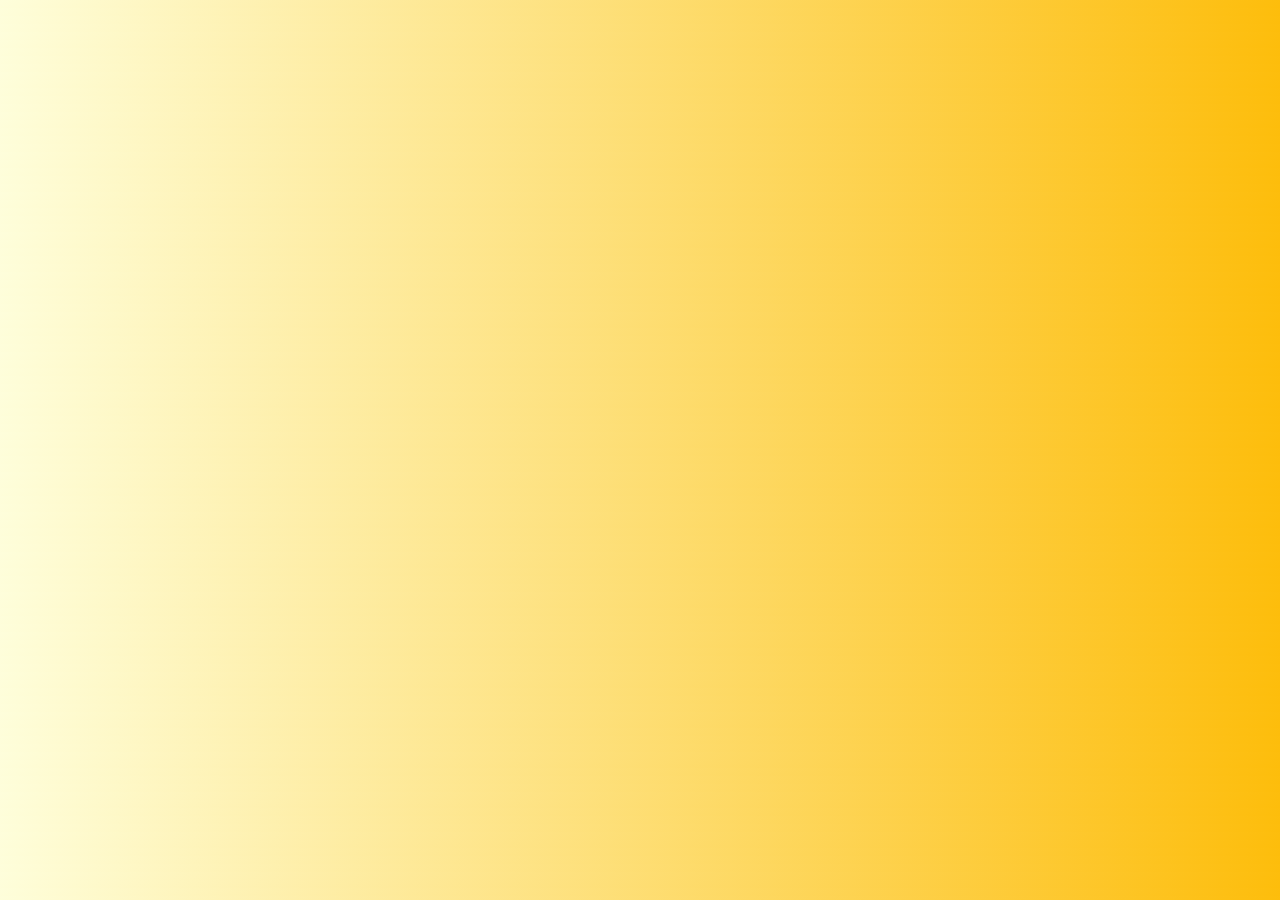
==== index.html @ a70be778 "2" ====
<!DOCTYPE html>
<html lang="en">

<head>
    <meta charset="UTF-8">
    <meta name="viewport" content="width=device-width, initial-scale=1.0">
    <title>Gamemarket_Myhalskiy</title>
    <link rel="stylesheet" href="style.css" />
    <script src="script.js"></script>
</head>

<body>

</body>

</html>
---- style.css ----
body {
    background-image: linear-gradient(135deg, #fefedb 0%, #fdbd0b 100%);
}
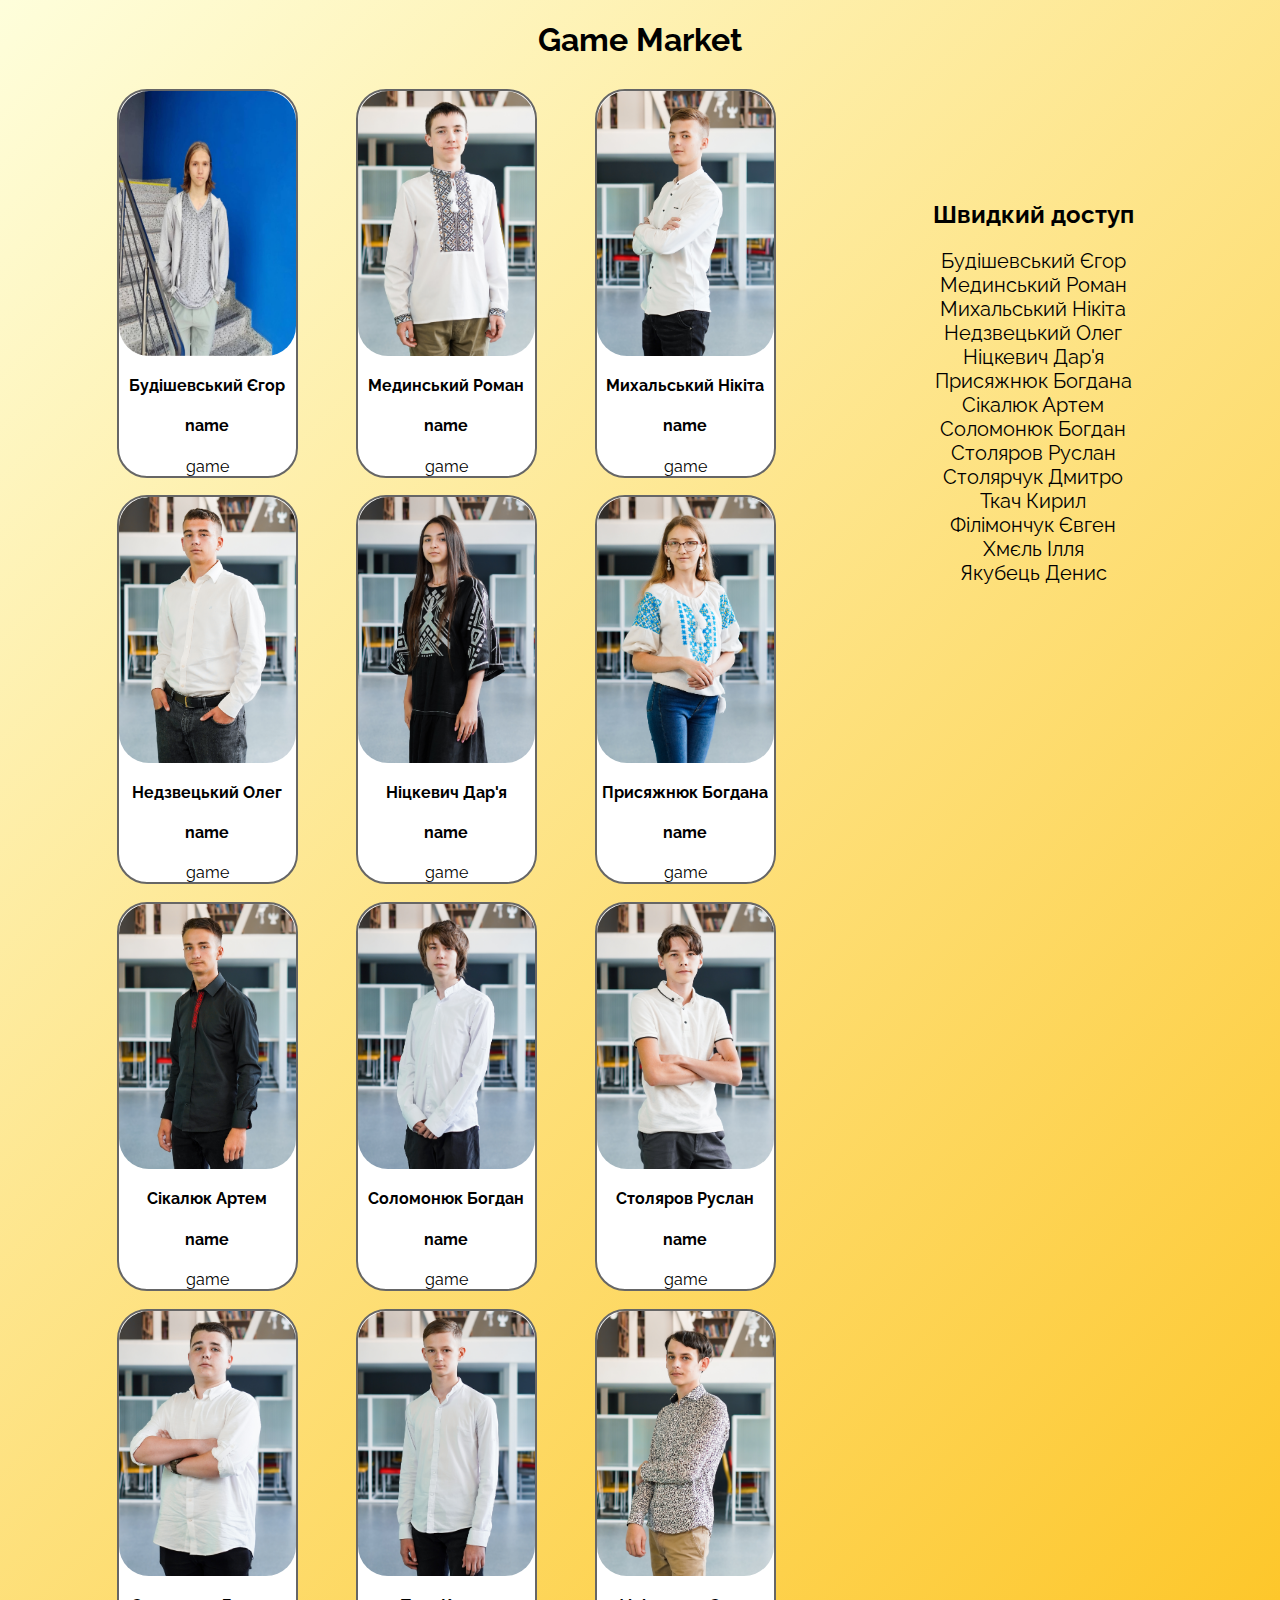
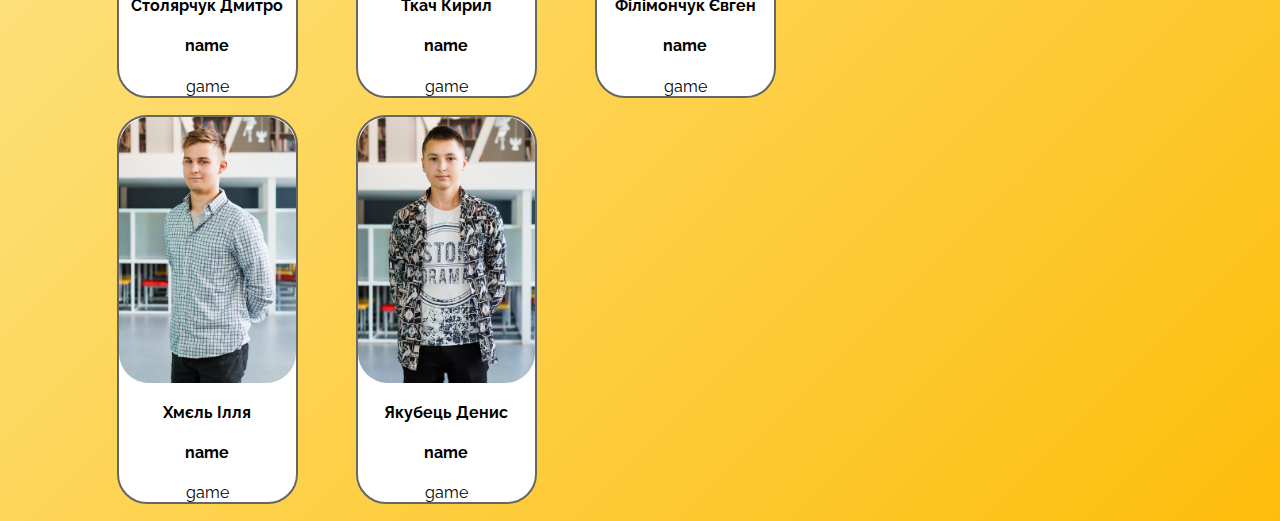
==== commit a82370dd: "3" ====
--- a/index.html
+++ b/index.html
@@ -4,13 +4,159 @@
 <head>
     <meta charset="UTF-8">
     <meta name="viewport" content="width=device-width, initial-scale=1.0">
-    <title>Gamemarket_Myhalskiy</title>
+    <!--styles-->
     <link rel="stylesheet" href="style.css" />
-    <script src="script.js"></script>
+    <title>Game Market</title>
+    <!-- fonts -->
+    <link rel="preconnect" href="https://fonts.googleapis.com">
+    <link rel="preconnect" href="https://fonts.gstatic.com" crossorigin>
+    <link href="https://fonts.googleapis.com/css2?family=Raleway:ital,wght@0,100..900;1,100..900&display=swap"
+        rel="stylesheet">
 </head>
 
 <body>
+    <header>
+        <h1 class="hero_title">Game Market</h1>
+    </header>
+    <main>
+        <div class="main">
+            <div class="main_information">
+                <section class="block" id="Будішевський Єгор ">
+                    <section class="block2"><img class="images" src="./images/Будішевський Єгор.jpg"
+                            alt="Будішевський Єгор">
+                        <h3 class="name">Будішевський Єгор</h3>
+                        <h4>name</h4>
+                        <a class="game_link" target="_blank" href="сюди вставите посилання на гру">game</a>
+                    </section>
+                </section>
+                <section class="block" id="Мединський Роман">
+                    <section class="block2"><img class="images" src="./images/Мединський.jpg" alt="Мединський Роман">
+                        <h3 class="name">Мединський Роман</h3>
+                        <h4>name</h4>
+                        <a class="game_link" target="_blank" href="сюди вставите посилання на гру">game</a>
+                    </section>
+                </section>
+                <section class="block" id="Михальський Нікіта">
+                    <section class="block2"><img class="images" src="./images/Михальський.jpg" alt="Михальський Нікіта">
+                        <h3 class="name">Михальський Нікіта</h3>
+                        <h4>name</h4>
+                        <a class="game_link" target="_blank" href="сюди вставите посилання на гру">game</a>
+                    </section>
+                </section>
+                <section class="block" id="Недзвецький Олег">
+                    <section class="block2"><img class="images" src="./images/Недзвецький.jpg" alt="Недзвецький Олег">
+                        <h3 class="name">Недзвецький Олег</h3>
+                        <h4>name</h4>
+                        <a class="game_link" target="_blank" href="сюди вставите посилання на гру">game</a>
+                    </section>
+                </section>
+                <section class="block" id="Ніцкевич Дар'я">
+                    <section class="block2"><img class="images" src="./images/Ніцкевич 1.jpg" alt="Ніцкевич Дар'я">
+                        <h3 class="name">Ніцкевич Дар'я</h3>
+                        <h4>name</h4>
+                        <a class="game_link" target="_blank" href="сюди вставите посилання на гру">game</a>
+                    </section>
+                </section>
+                <section class="block" id="Присяжнюк Богдана">
+                    <section class="block2"><img class="images" src="./images/Присяжнюк.jpg" alt="Присяжнюк Богдана">
+                        <h3 class="name">Присяжнюк Богдана</h3>
+                        <h4>name</h4>
+                        <a class="game_link" target="_blank" href="сюди вставите посилання на гру">game</a>
+                    </section>
+                </section>
+                <section class="block" id="Сікалюк Артем">
+                    <section class="block2"><img class="images" src="./images/Сікалюк.jpg" alt="Сікалюк Артем">
+                        <h3 class="name">Сікалюк Артем</h3>
+                        <h4>name</h4>
+                        <a class="game_link" target="_blank" href="https://lokloter.github.io/Phaser2ndGame/">game</a>
+                    </section>
+                </section>
+                <section class="block" id="Соломонюк Богдан">
+                    <section class="block2"><img class="images" src="./images/Соломонюк.jpg" alt="Соломонюк Богдан">
+                        <h3 class="name">Соломонюк Богдан</h3>
+                        <h4>name</h4>
+                        <a class="game_link" target="_blank" href="сюди вставите посилання на гру">game</a>
+                    </section>
+                </section>
+                <section class="block" id="Cтоляров Руслан">
+                    <section class="block2"><img class="images" src="./images/Столяров.jpg" alt="Столяров Руслан">
+                        <h3 class="name">Столяров Руслан</h3>
+                        <h4>name</h4>
+                        <a class="game_link" target="_blank" href="сюди вставите посилання на гру">game</a>
+                    </section>
+                </section>
+                <section class="block" id="Столярчук Дмитро">
+                    <section class="block2"><img class="images" src="./images/Столярчук.jpg" alt="Столярчук Дмитро">
+                        <h3 class="name">Столярчук Дмитро</h3>
+                        <h4>name</h4>
+                        <a class="game_link" target="_blank" href="сюди вставите посилання на гру">game</a>
+                    </section>
+                </section>
+                <section class="block" id="Ткач Кирил">
+                    <section class="block2"><img class="images" class="images" src="./images/Ткач.jpg" alt="Ткач Кирил">
+                        <h3 class="name">Ткач Кирил</h3>
+                        <h4>name</h4>
+                        <a class="game_link" target="_blank" href="сюди вставите посилання на гру">game</a>
+                    </section>
+                </section>
+                <section class="block" id="Філімончук Євген">
+                    <section class="block2"><img class="images" src="./images/Філімончук.jpg" alt="Філімончук Євген">
+                        <h3 class="name">Філімончук Євген</h3>
+                        <h4>name</h4>
+                        <a class="game_link" target="_blank" href="сюди вставите посилання на гру">game</a>
+                    </section>
+                </section>
+                <section class="block" id="Хмєль Ілля">
+                    <section class="block2"><img class="images" src="./images/Хмєль.jpg" alt="Хмєль Ілля">
+                        <h3 class="name">Хмєль Ілля</h3>
+                        <h4>name</h4>
+                        <a class="game_link" target="_blank" href="сюди вставите посилання на гру">game</a>
+                    </section>
+                </section>
+                <section class="block" id="Якубець Денис">
+                    <section class="block2"><img class="images" src="./images/Якубець.jpg" alt="Якубець Денис">
+                        <h3 class="name">Якубець Денис</h3>
+                        <h4>name</h4>
+                        <a class="game_link" target="_blank" href="сюди вставите посилання на гру">game</a>
+                    </section>
+                </section>
+            </div>
+            <div class="div_nav">
+                <nav class="navigation">
+                    <h2 class="nav_title">Швидкий доступ</h2>
+                    <ul>
+                        <li><a class="nav_links" href="#Єгор Будішевський"><span class="link">Будішевський Єгор
+                                </span></a></li>
+                        <li><a class="nav_links" href="#Мединський Роман"><span class="link">Мединський Роман</span></a>
+                        </li>
+                        <li><a class="nav_links" href="#Михальський Нікіта"><span class="link">Михальський
+                                    Нікіта</span></a></li>
+                        <li><a class="nav_links" href="#Недзвецький Олег"><span class="link">Недзвецький Олег</span></a>
+                        </li>
+                        <li><a class="nav_links" href="#Ніцкевич Дар'я"><span class="link">Ніцкевич Дар'я</span></a>
+                        </li>
+                        <li><a class="nav_links" href="#Присяжнюк Богдана"><span class="link">Присяжнюк
+                                    Богдана</span></a></li>
+                        <li><a class="nav_links" href="#Сікалюк Артем"><span class="link">Сікалюк Артем</span></a></li>
+                        <li><a class="nav_links" href="#Соломонюк Богдан"><span class="link">Соломонюк Богдан</span></a>
+                        </li>
+                        <li><a class="nav_links" href="#Cтоляров Руслан"><span class="link">Cтоляров Руслан</span></a>
+                        </li>
+                        <li><a class="nav_links" href="#Столярчук Дмитро"><span class="link">Столярчук Дмитро</span></a>
+                        </li>
+                        <li><a class="nav_links" href="#Ткач Кирил"><span class="link">Ткач Кирил</span></a></li>
+                        <li><a class="nav_links" href="#Філімончук Євген"><span class="link">Філімончук Євген</span></a>
+                        </li>
+                        <li><a class="nav_links" href="#Хмєль Ілля"><span class="link">Хмєль Ілля</span></a></li>
+                        <li><a class="nav_links" href="#Якубець Денис"><span class="link">Якубець Денис</span></a></li>
+                    </ul>
+                </nav>
+            </div>
+        </div>
 
+
+    </main>
+    <footer></footer>
 </body>
 
 </html>--- a/style.css
+++ b/style.css
@@ -1,3 +1,120 @@
+:root {
+    --color-link: #000000;
+}
+    
+/* base */
 body {
     background-image: linear-gradient(135deg, #fefedb 0%, #fdbd0b 100%);
+    font-family: "Raleway", "sans-serif";
 }
+
+main {
+    text-align: center;
+}
+
+
+/* title */
+.hero_title {
+    text-align: center;
+}
+
+.main {
+  display: flex;
+  flex-direction: row;
+}
+/* information */
+.main_information {
+    display: flex;
+    flex-wrap: wrap;
+
+    width: 70%;
+}
+
+/* images */
+.images {
+  width: 100%;
+  height: 100%;
+  object-fit: cover;
+    border-radius: 30px;
+}
+
+
+/* name */
+
+.name {
+  font-size: 100%;
+  object-fit: contain;
+}
+
+/* links */
+.nav_links {
+    text-decoration: none;
+    width: 600px;
+    color: var(--color-link);
+    margin-top: 100px;
+
+}
+
+.nav_links:hover {
+  background-color: black;
+  color: white;
+  border-radius: 30px;
+}
+
+ul {
+    list-style-type: none;
+  }
+
+
+  /* navigation section */
+
+.div_nav {
+  width: 20%;
+  float: right;
+  display: flex;
+  flex-direction: row;
+}
+
+  .block {
+    width: 25%;
+    margin: 1%;
+  }
+
+  .block2 {
+    width: 80%;
+    border-radius: 30px;
+    border: 2px solid #666;
+    margin-left: 100px;
+    background-color: white;
+  }
+
+  .link {
+    margin-top: 15px;
+    font-size: 20px;
+  }
+
+  .game_link {
+    color: black;
+    text-decoration: none;
+    margin-bottom: 100px;
+  }
+
+  .game_link:hover {
+    background-color: #000000;
+    border-radius: 30px;
+    color: aliceblue;
+  }
+
+  .game_link:active {
+    background-color: #272727;
+    color: gray ;
+  }
+
+  .navigation {
+    margin-top: 100px;
+  }
+
+  .nav_title {
+    text-align: center;
+    margin-left: 40px;
+  }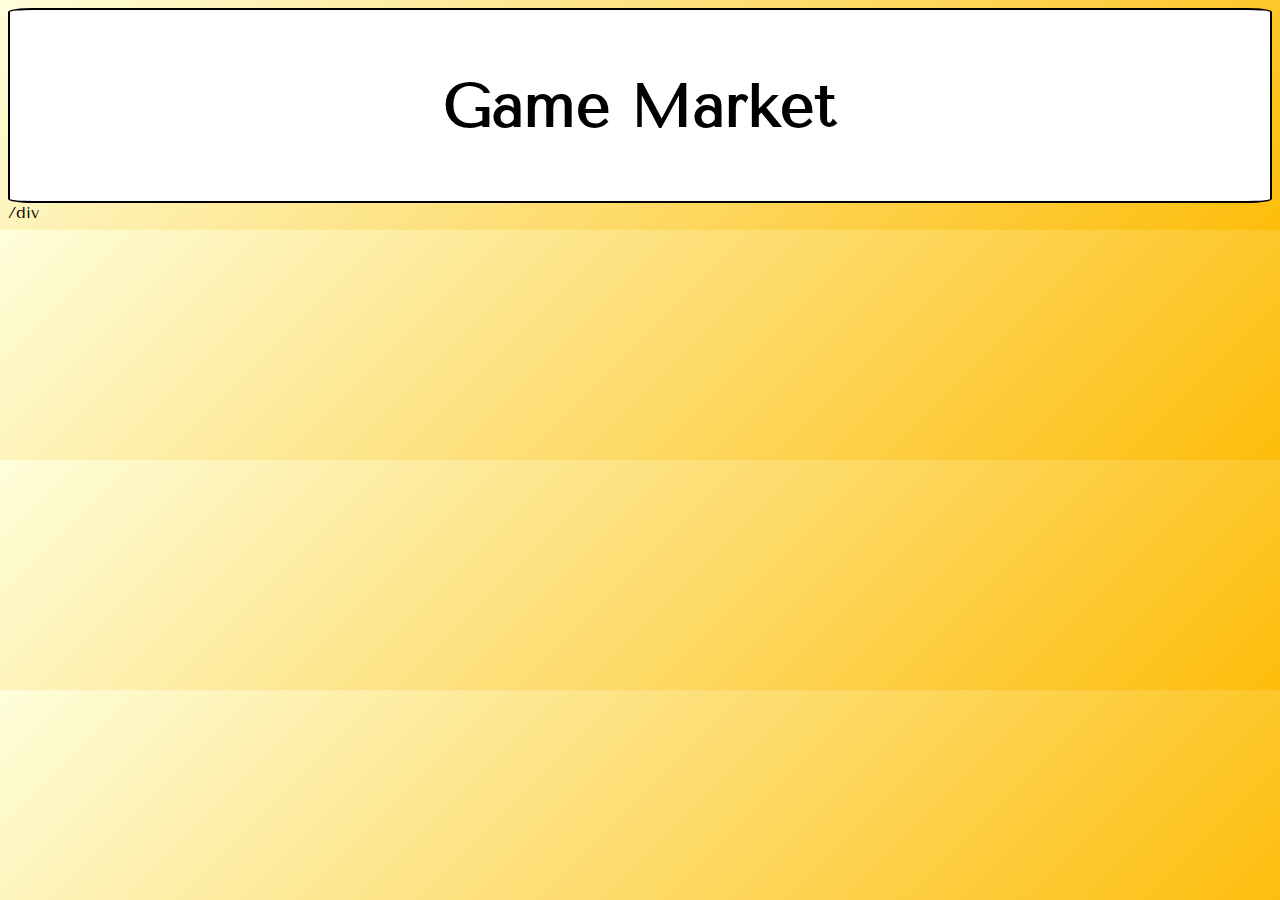
==== commit ecf1f16b: "changes" ====
--- a/index.html
+++ b/index.html
@@ -1,162 +1,20 @@
 <!DOCTYPE html>
 <html lang="en">
-
 <head>
     <meta charset="UTF-8">
     <meta name="viewport" content="width=device-width, initial-scale=1.0">
-    <!--styles-->
+    <title>GameMarket</title>
     <link rel="stylesheet" href="style.css" />
-    <title>Game Market</title>
-    <!-- fonts -->
+    <script src="script.js"></script>
     <link rel="preconnect" href="https://fonts.googleapis.com">
     <link rel="preconnect" href="https://fonts.gstatic.com" crossorigin>
-    <link href="https://fonts.googleapis.com/css2?family=Raleway:ital,wght@0,100..900;1,100..900&display=swap"
-        rel="stylesheet">
+    <link href="https://fonts.googleapis.com/css2?family=Tenor+Sans&display=swap" rel="stylesheet">
 </head>
-
 <body>
     <header>
         <h1 class="hero_title">Game Market</h1>
     </header>
-    <main>
-        <div class="main">
-            <div class="main_information">
-                <section class="block" id="Будішевський Єгор ">
-                    <section class="block2"><img class="images" src="./images/Будішевський Єгор.jpg"
-                            alt="Будішевський Єгор">
-                        <h3 class="name">Будішевський Єгор</h3>
-                        <h4>name</h4>
-                        <a class="game_link" target="_blank" href="сюди вставите посилання на гру">game</a>
-                    </section>
-                </section>
-                <section class="block" id="Мединський Роман">
-                    <section class="block2"><img class="images" src="./images/Мединський.jpg" alt="Мединський Роман">
-                        <h3 class="name">Мединський Роман</h3>
-                        <h4>name</h4>
-                        <a class="game_link" target="_blank" href="сюди вставите посилання на гру">game</a>
-                    </section>
-                </section>
-                <section class="block" id="Михальський Нікіта">
-                    <section class="block2"><img class="images" src="./images/Михальський.jpg" alt="Михальський Нікіта">
-                        <h3 class="name">Михальський Нікіта</h3>
-                        <h4>name</h4>
-                        <a class="game_link" target="_blank" href="сюди вставите посилання на гру">game</a>
-                    </section>
-                </section>
-                <section class="block" id="Недзвецький Олег">
-                    <section class="block2"><img class="images" src="./images/Недзвецький.jpg" alt="Недзвецький Олег">
-                        <h3 class="name">Недзвецький Олег</h3>
-                        <h4>name</h4>
-                        <a class="game_link" target="_blank" href="сюди вставите посилання на гру">game</a>
-                    </section>
-                </section>
-                <section class="block" id="Ніцкевич Дар'я">
-                    <section class="block2"><img class="images" src="./images/Ніцкевич 1.jpg" alt="Ніцкевич Дар'я">
-                        <h3 class="name">Ніцкевич Дар'я</h3>
-                        <h4>name</h4>
-                        <a class="game_link" target="_blank" href="сюди вставите посилання на гру">game</a>
-                    </section>
-                </section>
-                <section class="block" id="Присяжнюк Богдана">
-                    <section class="block2"><img class="images" src="./images/Присяжнюк.jpg" alt="Присяжнюк Богдана">
-                        <h3 class="name">Присяжнюк Богдана</h3>
-                        <h4>name</h4>
-                        <a class="game_link" target="_blank" href="сюди вставите посилання на гру">game</a>
-                    </section>
-                </section>
-                <section class="block" id="Сікалюк Артем">
-                    <section class="block2"><img class="images" src="./images/Сікалюк.jpg" alt="Сікалюк Артем">
-                        <h3 class="name">Сікалюк Артем</h3>
-                        <h4>name</h4>
-                        <a class="game_link" target="_blank" href="https://lokloter.github.io/Phaser2ndGame/">game</a>
-                    </section>
-                </section>
-                <section class="block" id="Соломонюк Богдан">
-                    <section class="block2"><img class="images" src="./images/Соломонюк.jpg" alt="Соломонюк Богдан">
-                        <h3 class="name">Соломонюк Богдан</h3>
-                        <h4>name</h4>
-                        <a class="game_link" target="_blank" href="сюди вставите посилання на гру">game</a>
-                    </section>
-                </section>
-                <section class="block" id="Cтоляров Руслан">
-                    <section class="block2"><img class="images" src="./images/Столяров.jpg" alt="Столяров Руслан">
-                        <h3 class="name">Столяров Руслан</h3>
-                        <h4>name</h4>
-                        <a class="game_link" target="_blank" href="сюди вставите посилання на гру">game</a>
-                    </section>
-                </section>
-                <section class="block" id="Столярчук Дмитро">
-                    <section class="block2"><img class="images" src="./images/Столярчук.jpg" alt="Столярчук Дмитро">
-                        <h3 class="name">Столярчук Дмитро</h3>
-                        <h4>name</h4>
-                        <a class="game_link" target="_blank" href="сюди вставите посилання на гру">game</a>
-                    </section>
-                </section>
-                <section class="block" id="Ткач Кирил">
-                    <section class="block2"><img class="images" class="images" src="./images/Ткач.jpg" alt="Ткач Кирил">
-                        <h3 class="name">Ткач Кирил</h3>
-                        <h4>name</h4>
-                        <a class="game_link" target="_blank" href="сюди вставите посилання на гру">game</a>
-                    </section>
-                </section>
-                <section class="block" id="Філімончук Євген">
-                    <section class="block2"><img class="images" src="./images/Філімончук.jpg" alt="Філімончук Євген">
-                        <h3 class="name">Філімончук Євген</h3>
-                        <h4>name</h4>
-                        <a class="game_link" target="_blank" href="сюди вставите посилання на гру">game</a>
-                    </section>
-                </section>
-                <section class="block" id="Хмєль Ілля">
-                    <section class="block2"><img class="images" src="./images/Хмєль.jpg" alt="Хмєль Ілля">
-                        <h3 class="name">Хмєль Ілля</h3>
-                        <h4>name</h4>
-                        <a class="game_link" target="_blank" href="сюди вставите посилання на гру">game</a>
-                    </section>
-                </section>
-                <section class="block" id="Якубець Денис">
-                    <section class="block2"><img class="images" src="./images/Якубець.jpg" alt="Якубець Денис">
-                        <h3 class="name">Якубець Денис</h3>
-                        <h4>name</h4>
-                        <a class="game_link" target="_blank" href="сюди вставите посилання на гру">game</a>
-                    </section>
-                </section>
-            </div>
-            <div class="div_nav">
-                <nav class="navigation">
-                    <h2 class="nav_title">Швидкий доступ</h2>
-                    <ul>
-                        <li><a class="nav_links" href="#Єгор Будішевський"><span class="link">Будішевський Єгор
-                                </span></a></li>
-                        <li><a class="nav_links" href="#Мединський Роман"><span class="link">Мединський Роман</span></a>
-                        </li>
-                        <li><a class="nav_links" href="#Михальський Нікіта"><span class="link">Михальський
-                                    Нікіта</span></a></li>
-                        <li><a class="nav_links" href="#Недзвецький Олег"><span class="link">Недзвецький Олег</span></a>
-                        </li>
-                        <li><a class="nav_links" href="#Ніцкевич Дар'я"><span class="link">Ніцкевич Дар'я</span></a>
-                        </li>
-                        <li><a class="nav_links" href="#Присяжнюк Богдана"><span class="link">Присяжнюк
-                                    Богдана</span></a></li>
-                        <li><a class="nav_links" href="#Сікалюк Артем"><span class="link">Сікалюк Артем</span></a></li>
-                        <li><a class="nav_links" href="#Соломонюк Богдан"><span class="link">Соломонюк Богдан</span></a>
-                        </li>
-                        <li><a class="nav_links" href="#Cтоляров Руслан"><span class="link">Cтоляров Руслан</span></a>
-                        </li>
-                        <li><a class="nav_links" href="#Столярчук Дмитро"><span class="link">Столярчук Дмитро</span></a>
-                        </li>
-                        <li><a class="nav_links" href="#Ткач Кирил"><span class="link">Ткач Кирил</span></a></li>
-                        <li><a class="nav_links" href="#Філімончук Євген"><span class="link">Філімончук Євген</span></a>
-                        </li>
-                        <li><a class="nav_links" href="#Хмєль Ілля"><span class="link">Хмєль Ілля</span></a></li>
-                        <li><a class="nav_links" href="#Якубець Денис"><span class="link">Якубець Денис</span></a></li>
-                    </ul>
-                </nav>
-            </div>
-        </div>
-
-
-    </main>
-    <footer></footer>
+    <div class="section">
+        /div
 </body>
-
 </html>--- a/style.css
+++ b/style.css
@@ -1,120 +1,25 @@
-:root {
-    --color-link: #000000;
-}
-    
-/* base */
-body {
-    background-image: linear-gradient(135deg, #fefedb 0%, #fdbd0b 100%);
-    font-family: "Raleway", "sans-serif";
+.tenor-sans-regular {
+  font-family: "Tenor Sans", sans-serif;
+  font-weight: 400;
+  font-style: normal;
 }
 
-main {
-    text-align: center;
+body {
+  background-image: linear-gradient(135deg, #fefedb 0%, #fdbd0b 100%);
+  font-family: "Tenor Sans", sans-serif;
+  font-weight: 400;
+  font-style: normal;
+}
+
+header {
+  text-align: center;
+  font-size: 30px;
+  padding: 20px;
+  background-color: white;
+  border: 2px solid black;
+  border-radius: 2%;
+  display: block;
+  margin: 0 auto;
 }
 
 
-/* title */
-.hero_title {
-    text-align: center;
-}
-
-.main {
-  display: flex;
-  flex-direction: row;
-}
-/* information */
-.main_information {
-    display: flex;
-    flex-wrap: wrap;
-
-    width: 70%;
-}
-
-/* images */
-.images {
-  width: 100%;
-  height: 100%;
-  object-fit: cover;
-    border-radius: 30px;
-}
-
-
-/* name */
-
-.name {
-  font-size: 100%;
-  object-fit: contain;
-}
-
-/* links */
-.nav_links {
-    text-decoration: none;
-    width: 600px;
-    color: var(--color-link);
-    margin-top: 100px;
-
-}
-
-.nav_links:hover {
-  background-color: black;
-  color: white;
-  border-radius: 30px;
-}
-
-ul {
-    list-style-type: none;
-  }
-
-
-  /* navigation section */
-
-.div_nav {
-  width: 20%;
-  float: right;
-  display: flex;
-  flex-direction: row;
-}
-
-  .block {
-    width: 25%;
-    margin: 1%;
-  }
-
-  .block2 {
-    width: 80%;
-    border-radius: 30px;
-    border: 2px solid #666;
-    margin-left: 100px;
-    background-color: white;
-  }
-
-  .link {
-    margin-top: 15px;
-    font-size: 20px;
-  }
-
-  .game_link {
-    color: black;
-    text-decoration: none;
-    margin-bottom: 100px;
-  }
-
-  .game_link:hover {
-    background-color: #000000;
-    border-radius: 30px;
-    color: aliceblue;
-  }
-
-  .game_link:active {
-    background-color: #272727;
-    color: gray ;
-  }
-
-  .navigation {
-    margin-top: 100px;
-  }
-
-  .nav_title {
-    text-align: center;
-    margin-left: 40px;
-  }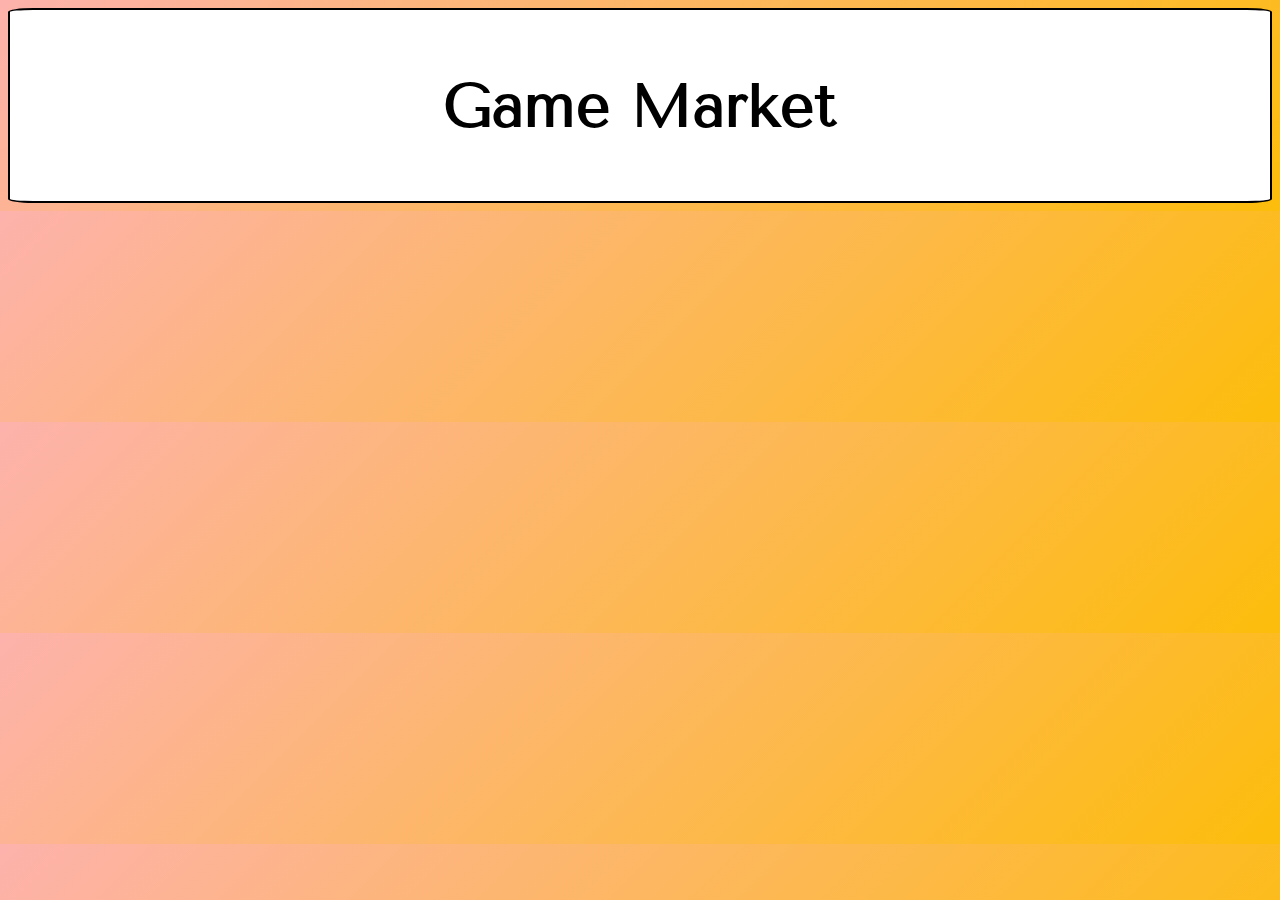
==== commit 3815ed91: "гарден" ====
--- a/index.html
+++ b/index.html
@@ -15,6 +15,6 @@
         <h1 class="hero_title">Game Market</h1>
     </header>
     <div class="section">
-        /div
+    </div>
 </body>
 </html>--- a/style.css
+++ b/style.css
@@ -5,7 +5,7 @@
 }
 
 body {
-  background-image: linear-gradient(135deg, #fefedb 0%, #fdbd0b 100%);
+  background-image: linear-gradient(135deg, #fdb2ac 0%, #fdbd0b 100%);
   font-family: "Tenor Sans", sans-serif;
   font-weight: 400;
   font-style: normal;
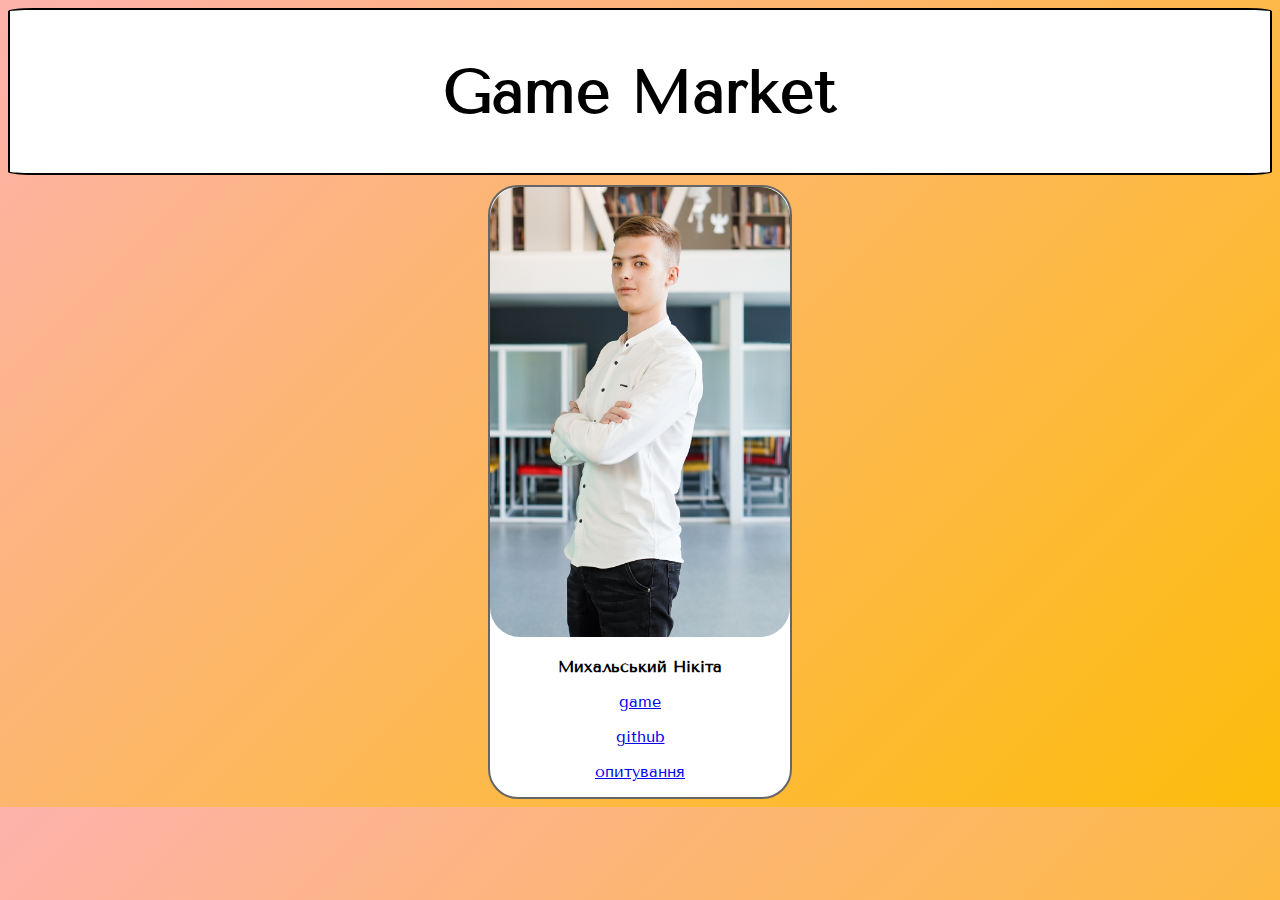
==== commit 9af8bcef: "market" ====
--- a/index.html
+++ b/index.html
@@ -15,6 +15,15 @@
         <h1 class="hero_title">Game Market</h1>
     </header>
     <div class="section">
+        <div class="people">
+            <img class="images" src="./images/Михальський.jpg" alt="Михальський Нікіта">
+            <h3 class="name">Михальський Нікіта</h3>
+            <p><a target="_blank" href="#">game</a></p>
+            <p><a target="_blank" href="#">github</a></p>
+            <p><a target="_blank" href="#">опитування</a></p>
+        </div>
+       
     </div>
+    
 </body>
 </html>--- a/style.css
+++ b/style.css
@@ -14,12 +14,41 @@
 header {
   text-align: center;
   font-size: 30px;
-  padding: 20px;
+  padding: 6px;
   background-color: white;
   border: 2px solid black;
   border-radius: 2%;
   display: block;
-  margin: 0 auto;
+  margin-bottom: 10px;
+}
+
+.section {
+  display: flex;
+  flex-wrap: wrap;
+  width: 100%;
+  align-content: space-between;
+  flex-direction: row;
+  justify-content: space-evenly;
+}
+
+.images {
+  width: 100%;
+  object-fit: cover;
+  border-radius: 30px;
+}
+
+.people {
+  width: 300px;
+  border-radius: 30px;
+  border: 2px solid #666;
+  background-color: white;
+  text-align: center;
+  flex-direction: column;
+  
+}
+
+.name {
+  font-size: 100%;
 }
 
 
